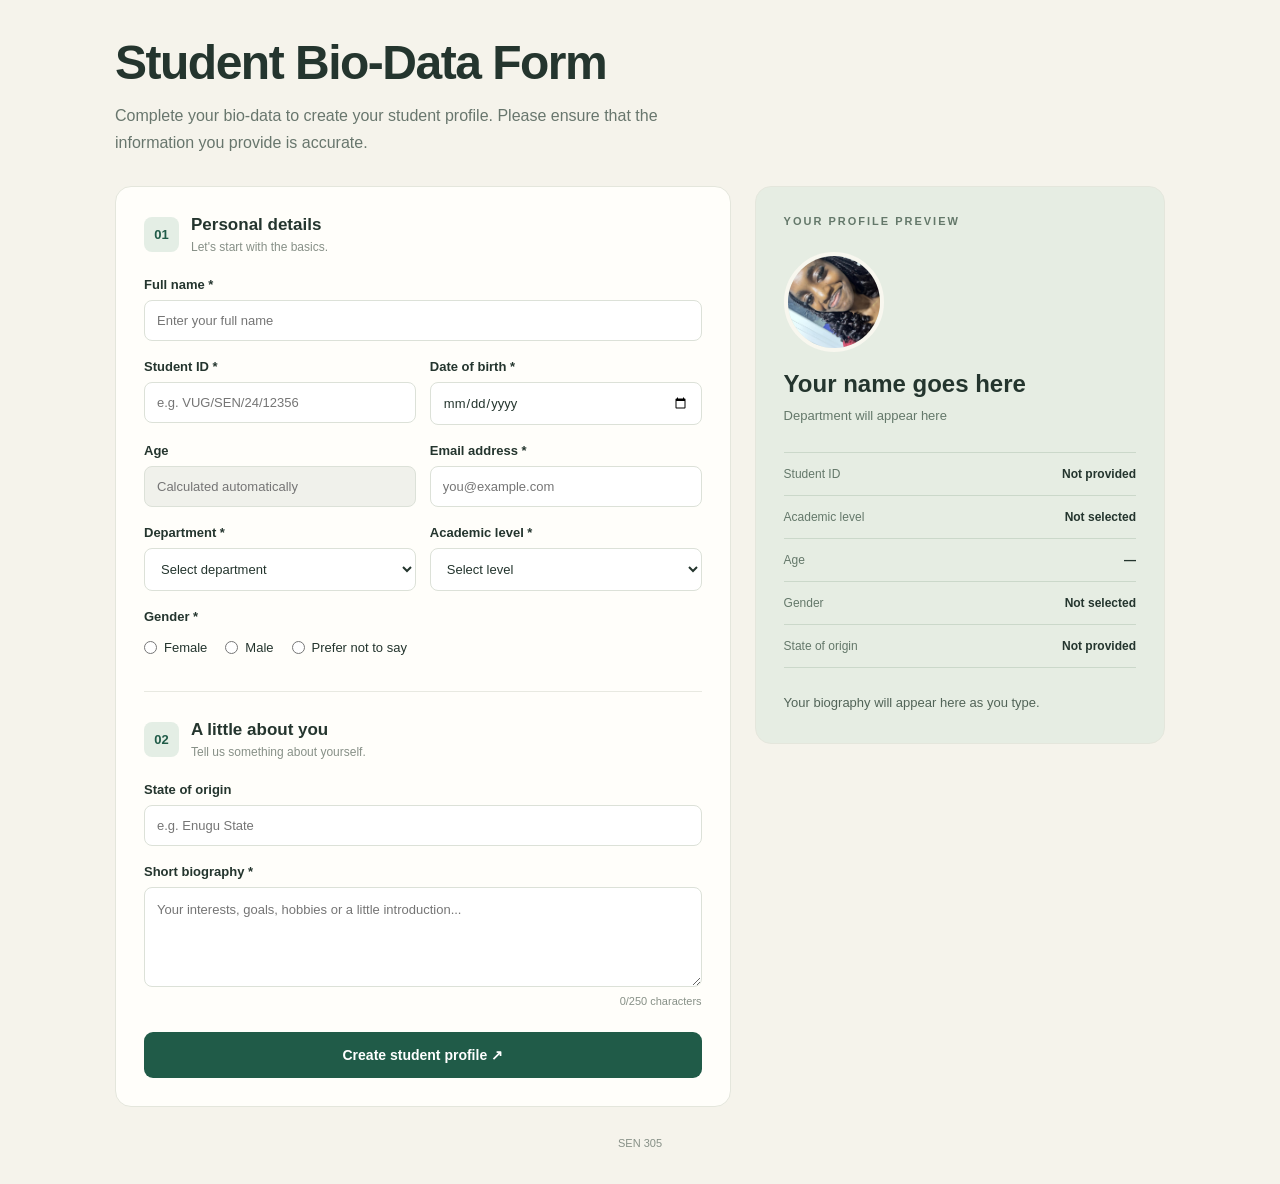
==== index.html @ 3874ea9d "Create student biodata form" ====
<!DOCTYPE html>
<html lang="en">
<head>
    <meta charset="UTF-8">
    <meta name="viewport" content="width=device-width, initial-scale=1.0">
    <title>Student Profile | Bio-data Registration</title>

    <style>
        * {
            box-sizing: border-box;
            margin: 0;
            padding: 0;
        }

        body {
            font-family: Arial, sans-serif;
            background: #f5f3eb;
            color: #24352e;
            padding: 35px 20px;
        }

        .page {
            max-width: 1050px;
            margin: auto;
        }

        header {
            margin-bottom: 30px;
        }

        .top-label {
            color: #577565;
            font-size: 12px;
            letter-spacing: 3px;
            font-weight: bold;
            margin-bottom: 15px;
        }

        header h1 {
            font-size: clamp(30px, 5vw, 48px);
            margin-bottom: 12px;
            letter-spacing: -1.5px;
        }

        header p {
            color: #68766d;
            line-height: 1.7;
            max-width: 600px;
        }

        .layout {
            display: grid;
            grid-template-columns: 1.5fr 1fr;
            gap: 24px;
            align-items: start;
        }

        .form-card,
        .preview-card {
            background: #fffefa;
            border: 1px solid #e4e6dc;
            border-radius: 16px;
            padding: 28px;
        }

        .section-heading {
            display: flex;
            align-items: center;
            gap: 12px;
            margin-bottom: 23px;
        }

        .section-number {
            background: #e4eee5;
            color: #205b48;
            border-radius: 8px;
            width: 35px;
            height: 35px;
            display: grid;
            place-items: center;
            font-size: 13px;
            font-weight: bold;
            flex-shrink: 0;
        }

        .section-heading h2 {
            font-size: 17px;
        }

        .section-heading p {
            font-size: 12px;
            color: #879087;
            margin-top: 5px;
        }

        .fields {
            display: grid;
            grid-template-columns: 1fr 1fr;
            gap: 18px 14px;
        }

        .field {
            display: flex;
            flex-direction: column;
            gap: 8px;
            min-width: 0;
        }

        .full-width {
            grid-column: 1 / -1;
        }

        label,
        .field-label {
            font-size: 13px;
            font-weight: bold;
        }

        input,
        select,
        textarea {
            width: 100%;
            padding: 12px;
            border: 1px solid #dce1d8;
            border-radius: 8px;
            background: #fff;
            color: #24352e;
            font: inherit;
            font-size: 13px;
            outline: none;
        }

        input:focus,
        select:focus,
        textarea:focus {
            border-color: #35775e;
            box-shadow: 0 0 0 3px #35775e18;
        }

        input[readonly] {
            background: #f0f1eb;
            color: #68766d;
        }

        textarea {
            resize: vertical;
            min-height: 100px;
            line-height: 1.6;
        }

        .gender-options {
            display: flex;
            gap: 18px;
            flex-wrap: wrap;
            padding: 8px 0;
        }

        .gender-options label {
            display: flex;
            align-items: center;
            gap: 7px;
            font-weight: normal;
            cursor: pointer;
        }

        .gender-options input {
            width: auto;
            accent-color: #205b48;
        }

        .helper {
            font-size: 11px;
            color: #879087;
            text-align: right;
        }

        .divider {
            height: 1px;
            background: #e8e9e1;
            margin: 28px 0;
        }

        .submit-button {
            width: 100%;
            margin-top: 25px;
            padding: 15px;
            border: none;
            border-radius: 9px;
            background: #205b48;
            color: white;
            font-size: 14px;
            font-weight: bold;
            cursor: pointer;
            transition: background 0.2s, transform 0.2s;
        }

        .submit-button:hover {
            background: #164333;
            transform: translateY(-1px);
        }

        .preview-card {
            background: #e6ede3;
            position: sticky;
            top: 20px;
        }

        .preview-label {
            color: #64786a;
            font-size: 11px;
            letter-spacing: 2px;
            font-weight: bold;
            margin-bottom: 25px;
        }

        .avatar {
            width: 100px;
            height: 100px;
            border-radius: 50%;
            overflow: hidden;
            background: #d5b9a0;
            border: 4px solid #f8f7ef;
            margin-bottom: 18px;
        }

        .avatar img {
            display: block;
            width: 100%;
            height: 100%;
            object-fit: cover;
        }

        .preview-card h2 {
            font-size: 24px;
            overflow-wrap: anywhere;
            margin-bottom: 8px;
        }

        .preview-subtitle {
            color: #64786a;
            font-size: 13px;
            line-height: 1.6;
        }

        .preview-details {
            margin-top: 25px;
            border-top: 1px solid #cbd8ca;
        }

        .detail-row {
            display: flex;
            justify-content: space-between;
            gap: 12px;
            padding: 14px 0;
            border-bottom: 1px solid #cbd8ca;
            font-size: 12px;
        }

        .detail-row span:first-child {
            color: #64786a;
        }

        .detail-row span:last-child {
            text-align: right;
            font-weight: bold;
            overflow-wrap: anywhere;
        }

        .preview-bio {
            margin-top: 23px;
            font-size: 13px;
            color: #526458;
            line-height: 1.8;
            overflow-wrap: anywhere;
        }

        .preview-status {
            margin-top: 22px;
            background: #f7f8f2;
            border-radius: 9px;
            padding: 13px;
            font-size: 12px;
            color: #205b48;
            line-height: 1.6;
        }

        .message {
            display: none;
            margin-top: 18px;
            padding: 14px;
            border-radius: 8px;
            background: #e4eee5;
            color: #205b48;
            font-size: 13px;
            line-height: 1.6;
        }

        footer {
            margin-top: 30px;
            font-size: 11px;
            color: #879087;
            text-align: center;
        }

        @media (max-width: 750px) {
            body {
                padding: 25px 14px;
            }

            .layout {
                grid-template-columns: 1fr;
            }

            .preview-card {
                position: static;
                grid-row: 1;
            }

            .form-card,
            .preview-card {
                padding: 22px;
            }
        }

        @media (max-width: 450px) {
            .fields {
                grid-template-columns: 1fr;
            }

            .full-width {
                grid-column: auto;
            }
        }
    </style>
</head>

<body>
    <main class="page">
        <header>
            <h1>Student Bio-Data Form</h1>
            <p>
                Complete your bio-data to create your student profile.
                Please ensure that the information you provide is accurate.
            </p>
        </header>

        <div class="layout">
            <form class="form-card" id="bioForm">
                <section>
                    <div class="section-heading">
                        <div class="section-number">01</div>
                        <div>
                            <h2>Personal details</h2>
                            <p>Let's start with the basics.</p>
                        </div>
                    </div>

                    <div class="fields">
                        <div class="field full-width">
                            <label for="fullName">Full name *</label>
                            <input type="text" id="fullName"
                                placeholder="Enter your full name"
                                required minlength="2">
                        </div>

                        <div class="field">
                            <label for="studentId">Student ID *</label>
                            <input type="text" id="studentId"
                                placeholder="e.g. VUG/SEN/24/12356" required>
                        </div>

                        <div class="field">
                            <label for="dob">Date of birth *</label>
                            <input type="date" id="dob" required>
                        </div>

                        <div class="field">
                            <label for="age">Age</label>
                            <input type="number" id="age"
                                placeholder="Calculated automatically" readonly>
                        </div>

                        <div class="field">
                            <label for="email">Email address *</label>
                            <input type="email" id="email"
                                placeholder="you@example.com" required>
                        </div>

                        <div class="field">
                            <label for="department">Department *</label>
                            <select id="department" required>
                                <option value="">Select department</option>
                                <option>Software Engineering</option>
                                <option>Computer Science</option>
                                <option>Cyber Security</option>
                                <option>Information Technology</option>
                                <option>Electrical Engineering</option>
                                <option>Other</option>
                            </select>
                        </div>

                        <div class="field">
                            <label for="level">Academic level *</label>
                            <select id="level" required>
                                <option value="">Select level</option>
                                <option>100 Level</option>
                                <option>200 Level</option>
                                <option>300 Level</option>
                                <option>400 Level</option>
                                <option>500 Level</option>
                            </select>
                        </div>

                        <div class="field full-width">
                            <span class="field-label">Gender *</span>
                            <div class="gender-options">
                                <label>
                                    <input type="radio" name="gender"
                                        value="Female" required>
                                    Female
                                </label>
                                <label>
                                    <input type="radio" name="gender"
                                        value="Male">
                                    Male
                                </label>
                                <label>
                                    <input type="radio" name="gender"
                                        value="Prefer not to say">
                                    Prefer not to say
                                </label>
                            </div>
                        </div>
                    </div>
                </section>

                <div class="divider"></div>

                <section>
                    <div class="section-heading">
                        <div class="section-number">02</div>
                        <div>
                            <h2>A little about you</h2>
                            <p>Tell us something about yourself.</p>
                        </div>
                    </div>

                    <div class="fields">
                        <div class="field full-width">
                            <label for="hometown">State of origin</label>
                            <input type="text" id="hometown"
                                placeholder="e.g. Enugu State">
                        </div>

                        <div class="field full-width">
                            <label for="bio">Short biography *</label>
                            <textarea id="bio" maxlength="250" required
                                placeholder="Your interests, goals, hobbies or a little introduction..."></textarea>
                            <div class="helper">
                                <span id="charCount">0</span>/250 characters
                            </div>
                        </div>
                    </div>
                </section>

                <button type="submit" class="submit-button">
                    Create student profile ↗
                </button>

                <div class="message" id="successMessage"
                    role="status" aria-live="polite"></div>
            </form>

            <aside class="preview-card">
                <div class="preview-label">YOUR PROFILE PREVIEW</div>

                <div class="avatar">
                    <img src="./assets/pfp1.jpeg"
                        alt="Student profile picture">
                </div>

                <h2 id="previewName">Your name goes here</h2>
                <p class="preview-subtitle" id="previewDepartment">
                    Department will appear here
                </p>

                <div class="preview-details">
                    <div class="detail-row">
                        <span>Student ID</span>
                        <span id="previewId">Not provided</span>
                    </div>

                    <div class="detail-row">
                        <span>Academic level</span>
                        <span id="previewLevel">Not selected</span>
                    </div>

                    <div class="detail-row">
                        <span>Age</span>
                        <span id="previewAge">—</span>
                    </div>

                    <div class="detail-row">
                        <span>Gender</span>
                        <span id="previewGender">Not selected</span>
                    </div>

                    <div class="detail-row">
                        <span>State of origin</span>
                        <span id="previewHometown">Not provided</span>
                    </div>
                </div>

                <p class="preview-bio" id="previewBio">
                    Your biography will appear here as you type.
                </p>
            </aside>
        </div>

        <footer>
            SEN 305
        </footer>
    </main>

    <script>
        const fullName = document.getElementById("fullName");
        const studentId = document.getElementById("studentId");
        const dob = document.getElementById("dob");
        const age = document.getElementById("age");
        const email = document.getElementById("email");
        const department = document.getElementById("department");
        const level = document.getElementById("level");
        const hometown = document.getElementById("hometown");
        const bio = document.getElementById("bio");
        const bioForm = document.getElementById("bioForm");

        const today = new Date();

        dob.max = [
            today.getFullYear(),
            String(today.getMonth() + 1).padStart(2, "0"),
            String(today.getDate()).padStart(2, "0")
        ].join("-");

        function calculateAge() {
            if (!dob.value) {
                age.value = "";
                return;
            }

            const birthDate = new Date(dob.value + "T00:00:00");
            const currentDate = new Date();

            let years =
                currentDate.getFullYear() - birthDate.getFullYear();

            const birthdayHasPassed =
                currentDate.getMonth() > birthDate.getMonth() ||
                (currentDate.getMonth() === birthDate.getMonth() &&
                currentDate.getDate() >= birthDate.getDate());

            if (!birthdayHasPassed) {
                years--;
            }

            age.value = years;
            document.getElementById("previewAge").textContent = years;
        }

        function updatePreview() {
            const name = fullName.value.trim();

            document.getElementById("previewName").textContent =
                name || "Your name goes here";

            document.getElementById("previewId").textContent =
                studentId.value.trim() || "Not provided";

            document.getElementById("previewDepartment").textContent =
                department.value || "Department will appear here";

            document.getElementById("previewLevel").textContent =
                level.value || "Not selected";

            document.getElementById("previewHometown").textContent =
                hometown.value.trim() || "Not provided";

            document.getElementById("previewBio").textContent =
                bio.value.trim() ||
                "Your biography will appear here as you type.";

            document.getElementById("charCount").textContent =
                bio.value.length;

            const selectedGender = document.querySelector(
                'input[name="gender"]:checked'
            );

            document.getElementById("previewGender").textContent =
                selectedGender ? selectedGender.value : "Not selected";

            const filledFields = [
                fullName.value.trim(),
                studentId.value.trim(),
                dob.value,
                email.value.trim(),
                department.value,
                level.value,
                selectedGender ? selectedGender.value : "",
                bio.value.trim()
            ].filter(Boolean).length;

            document.getElementById("profileStatus").textContent =
                filledFields === 8
                    ? "✦ All required fields are filled in."
                    : "✦ " + filledFields +
                      " of 8 required fields completed.";
        }

        dob.addEventListener("change", function() {
            calculateAge();
            updatePreview();
        });

        [
            fullName,
            studentId,
            email,
            department,
            level,
            hometown,
            bio
        ].forEach(function(field) {
            field.addEventListener("input", updatePreview);
            field.addEventListener("change", updatePreview);
        });

        document.querySelectorAll('input[name="gender"]').forEach(
            function(radio) {
                radio.addEventListener("change", updatePreview);
            }
        );

        bioForm.addEventListener("submit", function(event) {
            event.preventDefault();

            if (!bioForm.checkValidity()) {
                bioForm.reportValidity();
                return;
            }

            calculateAge();
            updatePreview();

            const successMessage =
                document.getElementById("successMessage");

            successMessage.style.display = "block";
            successMessage.textContent =
                "Profile completed successfully for " +
                fullName.value.trim() +
                "! Your details have been validated in this demo.";

            document.getElementById("profileStatus").textContent =
                "✓ Profile form completed.";
        });

        updatePreview();
    </script>
</body>
</html>
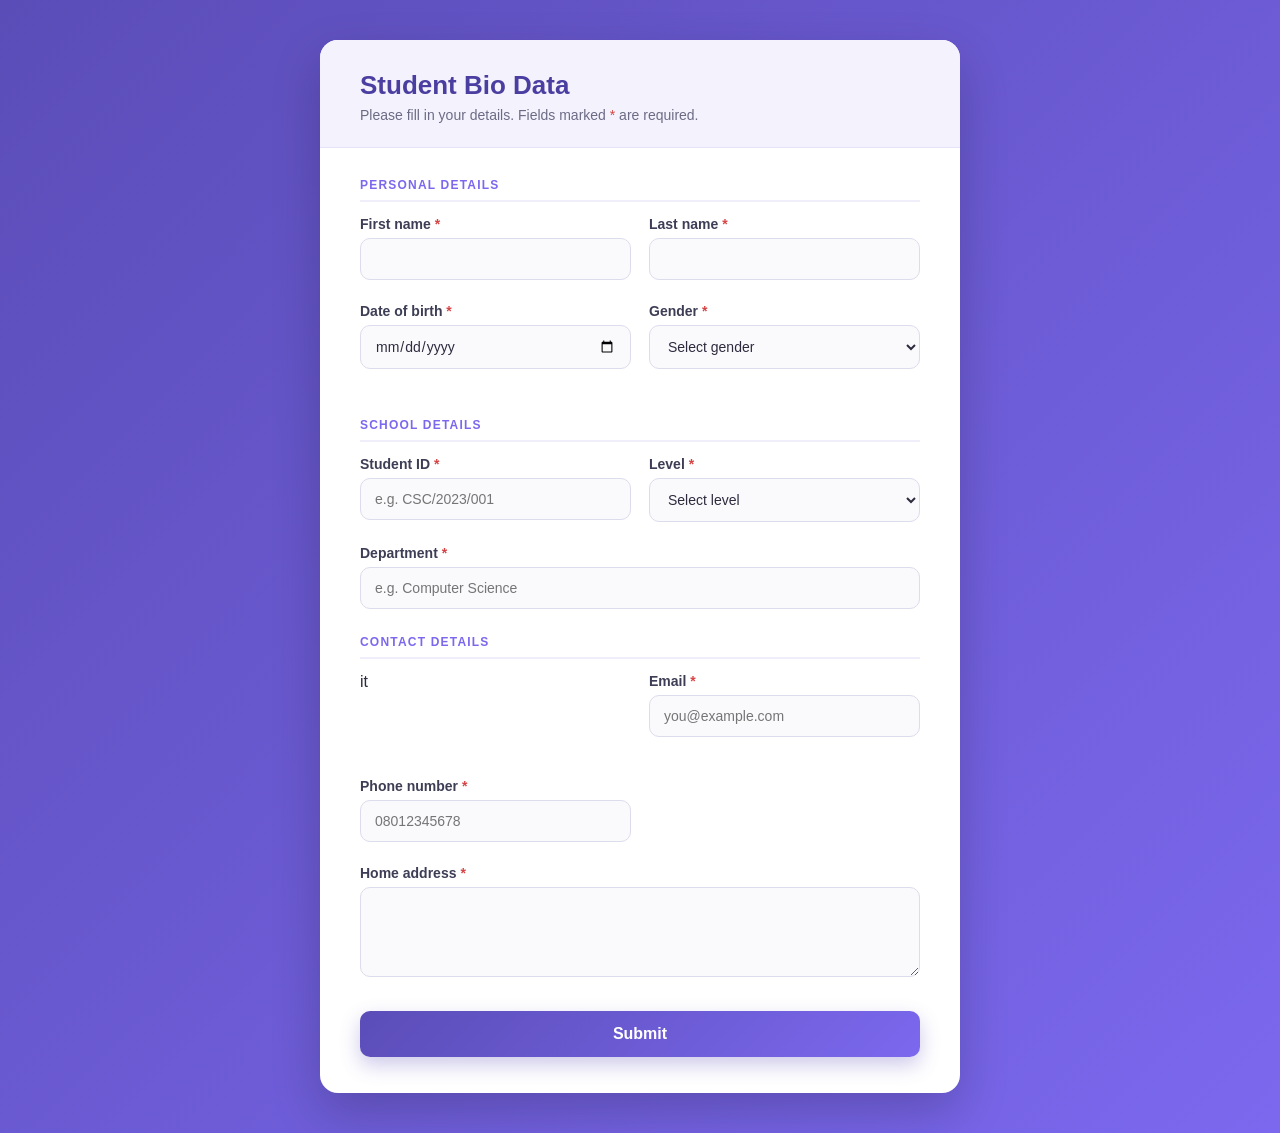
==== commit 04e7bbf6: "student form" ====
--- a/index.html
+++ b/index.html
@@ -1,672 +1,185 @@
-
 <!DOCTYPE html>
 <html lang="en">
 <head>
     <meta charset="UTF-8">
     <meta name="viewport" content="width=device-width, initial-scale=1.0">
-    <title>Student Profile | Bio-data Registration</title>
+    <title>Student Bio Data Form</title>
+    <link rel="stylesheet" href="/asset/style.css">
+</head>
+<body>
+    <div class="container">
+        <div class="form-header">
+            <h1>Student Bio Data</h1>
+            <p>Please fill in your details. Fields marked <span style="color:#d64545">*</span> are required.</p>
+        </div>
 
-    <style>
-        * {
-            box-sizing: border-box;
-            margin: 0;
-            padding: 0;
+        <form id="bioForm" novalidate>
+            <p class="section-title">Personal details</p>
+
+            <div class="row">
+                <div class="field">
+                    <label for="firstName">First name <span>*</span></label>
+                    <input type="text" id="firstName">
+                    <p class="error" id="firstNameError"></p>
+                </div>
+                <div class="field">
+                    <label for="lastName">Last name <span>*</span></label>
+                    <input type="text" id="lastName">
+                    <p class="error" id="lastNameError"></p>
+                </div>
+            </div>
+
+            <div class="row">
+                <div class="field">
+                    <label for="dob">Date of birth <span>*</span></label>
+                    <input type="date" id="dob">
+                    <p class="error" id="dobError"></p>
+                </div>
+                <div class="field">
+                    <label for="gender">Gender <span>*</span></label>
+                    <select id="gender">
+                        <option value="">Select gender</option>
+                        <option>Male</option>
+                        <option>Female</option>
+                    </select>
+                    <p class="error" id="genderError"></p>
+                </div>
+            </div>
+
+            <p class="section-title">School details</p>
+
+            <div class="row">
+                <div class="field">
+                    <label for="studentId">Student ID <span>*</span></label>
+                    <input type="text" id="studentId" placeholder="e.g. CSC/2023/001">
+                    <p class="error" id="studentIdError"></p>
+                </div>
+                <div class="field">
+                    <label for="level">Level <span>*</span></label>
+                    <select id="level">
+                        <option value="">Select level</option>
+                        <option>100 Level</option>
+                        <option>200 Level</option>
+                        <option>300 Level</option>
+                        <option>400 Level</option>
+                        <option>500 Level</option>
+                    </select>
+                    <p class="error" id="levelError"></p>
+                </div>
+            </div>
+
+            <div class="field">
+                <label for="department">Department <span>*</span></label>
+                <input type="text" id="department" placeholder="e.g. Computer Science">
+                <p class="error" id="departmentError"></p>
+            </div>
+
+            <p class="section-title">Contact details</p>
+
+            <div class="row">it 
+                <div class="field">
+                    <label for="email">Email <span>*</span></label>
+                    <input type="email" id="email" placeholder="you@example.com">
+                    <p class="error" id="emailError"></p>
+                </div>
+                <div class="field">
+                    <label for="phone">Phone number <span>*</span></label>
+                    <input type="tel" id="phone" placeholder="08012345678">
+                    <p class="error" id="phoneError"></p>
+                </div>
+            </div>
+
+            <div class="field">
+                <label for="address">Home address <span>*</span></label>
+                <textarea id="address"></textarea>
+                <p class="error" id="addressError"></p>
+            </div>
+
+            <button type="submit">Submit</button>
+            <p class="success" id="success">Form submitted successfully!</p>
+        </form>
+    </div>
+
+    <script>
+        var form = document.getElementById('bioForm');
+
+       
+        function value(id) {
+            return document.getElementById(id).value.trim();
         }
 
-        body {
-            font-family: Arial, sans-serif;
-            background: #f5f3eb;
-            color: #24352e;
-            padding: 35px 20px;
+       
+        function show(id, message) {
+            document.getElementById(id + 'Error').textContent = message;
+            if (message === '') {
+                document.getElementById(id).classList.remove('invalid');
+            } else {
+                document.getElementById(id).classList.add('invalid');
+            }
+            return message === '';
         }
 
-        .page {
-            max-width: 1050px;
-            margin: auto;
-        }
+        form.addEventListener('submit', function (e) {
+            e.preventDefault();
+            document.getElementById('success').style.display = 'none';
 
-        header {
-            margin-bottom: 30px;
-        }
-
-        .top-label {
-            color: #577565;
-            font-size: 12px;
-            letter-spacing: 3px;
-            font-weight: bold;
-            margin-bottom: 15px;
-        }
-
-        header h1 {
-            font-size: clamp(30px, 5vw, 48px);
-            margin-bottom: 12px;
-            letter-spacing: -1.5px;
-        }
-
-        header p {
-            color: #68766d;
-            line-height: 1.7;
-            max-width: 600px;
-        }
-
-        .layout {
-            display: grid;
-            grid-template-columns: 1.5fr 1fr;
-            gap: 24px;
-            align-items: start;
-        }
-
-        .form-card,
-        .preview-card {
-            background: #fffefa;
-            border: 1px solid #e4e6dc;
-            border-radius: 16px;
-            padding: 28px;
-        }
-
-        .section-heading {
-            display: flex;
-            align-items: center;
-            gap: 12px;
-            margin-bottom: 23px;
-        }
-
-        .section-number {
-            background: #e4eee5;
-            color: #205b48;
-            border-radius: 8px;
-            width: 35px;
-            height: 35px;
-            display: grid;
-            place-items: center;
-            font-size: 13px;
-            font-weight: bold;
-            flex-shrink: 0;
-        }
-
-        .section-heading h2 {
-            font-size: 17px;
-        }
-
-        .section-heading p {
-            font-size: 12px;
-            color: #879087;
-            margin-top: 5px;
-        }
-
-        .fields {
-            display: grid;
-            grid-template-columns: 1fr 1fr;
-            gap: 18px 14px;
-        }
-
-        .field {
-            display: flex;
-            flex-direction: column;
-            gap: 8px;
-            min-width: 0;
-        }
-
-        .full-width {
-            grid-column: 1 / -1;
-        }
-
-        label,
-        .field-label {
-            font-size: 13px;
-            font-weight: bold;
-        }
-
-        input,
-        select,
-        textarea {
-            width: 100%;
-            padding: 12px;
-            border: 1px solid #dce1d8;
-            border-radius: 8px;
-            background: #fff;
-            color: #24352e;
-            font: inherit;
-            font-size: 13px;
-            outline: none;
-        }
-
-        input:focus,
-        select:focus,
-        textarea:focus {
-            border-color: #35775e;
-            box-shadow: 0 0 0 3px #35775e18;
-        }
-
-        input[readonly] {
-            background: #f0f1eb;
-            color: #68766d;
-        }
-
-        textarea {
-            resize: vertical;
-            min-height: 100px;
-            line-height: 1.6;
-        }
-
-        .gender-options {
-            display: flex;
-            gap: 18px;
-            flex-wrap: wrap;
-            padding: 8px 0;
-        }
-
-        .gender-options label {
-            display: flex;
-            align-items: center;
-            gap: 7px;
-            font-weight: normal;
-            cursor: pointer;
-        }
-
-        .gender-options input {
-            width: auto;
-            accent-color: #205b48;
-        }
-
-        .helper {
-            font-size: 11px;
-            color: #879087;
-            text-align: right;
-        }
-
-        .divider {
-            height: 1px;
-            background: #e8e9e1;
-            margin: 28px 0;
-        }
-
-        .submit-button {
-            width: 100%;
-            margin-top: 25px;
-            padding: 15px;
-            border: none;
-            border-radius: 9px;
-            background: #205b48;
-            color: white;
-            font-size: 14px;
-            font-weight: bold;
-            cursor: pointer;
-            transition: background 0.2s, transform 0.2s;
-        }
-
-        .submit-button:hover {
-            background: #164333;
-            transform: translateY(-1px);
-        }
-
-        .preview-card {
-            background: #e6ede3;
-            position: sticky;
-            top: 20px;
-        }
-
-        .preview-label {
-            color: #64786a;
-            font-size: 11px;
-            letter-spacing: 2px;
-            font-weight: bold;
-            margin-bottom: 25px;
-        }
-
-        .avatar {
-            width: 100px;
-            height: 100px;
-            border-radius: 50%;
-            overflow: hidden;
-            background: #d5b9a0;
-            border: 4px solid #f8f7ef;
-            margin-bottom: 18px;
-        }
-
-        .avatar img {
-            display: block;
-            width: 100%;
-            height: 100%;
-            object-fit: cover;
-        }
-
-        .preview-card h2 {
-            font-size: 24px;
-            overflow-wrap: anywhere;
-            margin-bottom: 8px;
-        }
-
-        .preview-subtitle {
-            color: #64786a;
-            font-size: 13px;
-            line-height: 1.6;
-        }
-
-        .preview-details {
-            margin-top: 25px;
-            border-top: 1px solid #cbd8ca;
-        }
-
-        .detail-row {
-            display: flex;
-            justify-content: space-between;
-            gap: 12px;
-            padding: 14px 0;
-            border-bottom: 1px solid #cbd8ca;
-            font-size: 12px;
-        }
-
-        .detail-row span:first-child {
-            color: #64786a;
-        }
-
-        .detail-row span:last-child {
-            text-align: right;
-            font-weight: bold;
-            overflow-wrap: anywhere;
-        }
-
-        .preview-bio {
-            margin-top: 23px;
-            font-size: 13px;
-            color: #526458;
-            line-height: 1.8;
-            overflow-wrap: anywhere;
-        }
-
-        .preview-status {
-            margin-top: 22px;
-            background: #f7f8f2;
-            border-radius: 9px;
-            padding: 13px;
-            font-size: 12px;
-            color: #205b48;
-            line-height: 1.6;
-        }
-
-        .message {
-            display: none;
-            margin-top: 18px;
-            padding: 14px;
-            border-radius: 8px;
-            background: #e4eee5;
-            color: #205b48;
-            font-size: 13px;
-            line-height: 1.6;
-        }
-
-        footer {
-            margin-top: 30px;
-            font-size: 11px;
-            color: #879087;
-            text-align: center;
-        }
-
-        @media (max-width: 750px) {
-            body {
-                padding: 25px 14px;
+            var firstBad = '';   m
+            function check(id, message) {
+                if (!show(id, message) && firstBad === '') firstBad = id;
             }
 
-            .layout {
-                grid-template-columns: 1fr;
+            var msg;
+
+            msg = '';
+            if (value('firstName') === '') msg = 'Please enter your first name.';
+            else if (/\d/.test(value('firstName'))) msg = 'Name cannot contain numbers.';
+            check('firstName', msg);
+
+            msg = '';
+            if (value('lastName') === '') msg = 'Please enter your last name.';
+            else if (/\d/.test(value('lastName'))) msg = 'Name cannot contain numbers.';
+            check('lastName', msg);
+
+            msg = '';
+            if (value('dob') === '') msg = 'Please select your date of birth.';
+            else if (new Date(value('dob')) > new Date()) msg = 'Date of birth cannot be in the future.';
+            check('dob', msg);
+
+            check('gender', value('gender') === '' ? 'Please select your gender.' : '');
+
+            msg = '';
+            if (value('studentId') === '') msg = 'Please enter your student ID.';
+            else if (value('studentId').length < 4) msg = 'Student ID is too short.';
+            check('studentId', msg);
+
+            check('level', value('level') === '' ? 'Please select your level.' : '');
+            check('department', value('department') === '' ? 'Please enter your department.' : '');
+
+            msg = '';
+            if (value('email') === '') msg = 'Please enter your email.';
+            else if (!/^\S+@\S+\.\S+$/.test(value('email'))) msg = 'Enter a valid email, like you@example.com.';
+            check('email', msg);
+
+            msg = '';
+            if (value('phone') === '') msg = 'Please enter your phone number.';
+            else if (!/^\d{10,15}$/.test(value('phone').replace(/\s/g, ''))) msg = 'Phone must be 10 to 15 digits.';
+            check('phone', msg);
+
+            msg = '';
+            if (value('address') === '') msg = 'Please enter your address.';
+            else if (value('address').length < 10) msg = 'Please enter a fuller address.';
+            check('address', msg);
+
+            if (firstBad !== '') {
+                document.getElementById(firstBad).focus();   // jump to the first problem
+            } else {
+                document.getElementById('success').style.display = 'block';
             }
-
-            .preview-card {
-                position: static;
-                grid-row: 1;
-            }
-
-            .form-card,
-            .preview-card {
-                padding: 22px;
-            }
-        }
-
-        @media (max-width: 450px) {
-            .fields {
-                grid-template-columns: 1fr;
-            }
-
-            .full-width {
-                grid-column: auto;
-            }
-        }
-    </style>
-</head>
-
-<body>
-    <main class="page">
-        <header>
-            <h1>Student Bio-Data Form</h1>
-            <p>
-                Complete your bio-data to create your student profile.
-                Please ensure that the information you provide is accurate.
-            </p>
-        </header>
-
-        <div class="layout">
-            <form class="form-card" id="bioForm">
-                <section>
-                    <div class="section-heading">
-                        <div class="section-number">01</div>
-                        <div>
-                            <h2>Personal details</h2>
-                            <p>Let's start with the basics.</p>
-                        </div>
-                    </div>
-
-                    <div class="fields">
-                        <div class="field full-width">
-                            <label for="fullName">Full name *</label>
-                            <input type="text" id="fullName"
-                                placeholder="Enter your full name"
-                                required minlength="2">
-                        </div>
-
-                        <div class="field">
-                            <label for="studentId">Student ID *</label>
-                            <input type="text" id="studentId"
-                                placeholder="e.g. VUG/SEN/24/12356" required>
-                        </div>
-
-                        <div class="field">
-                            <label for="dob">Date of birth *</label>
-                            <input type="date" id="dob" required>
-                        </div>
-
-                        <div class="field">
-                            <label for="age">Age</label>
-                            <input type="number" id="age"
-                                placeholder="Calculated automatically" readonly>
-                        </div>
-
-                        <div class="field">
-                            <label for="email">Email address *</label>
-                            <input type="email" id="email"
-                                placeholder="you@example.com" required>
-                        </div>
-
-                        <div class="field">
-                            <label for="department">Department *</label>
-                            <select id="department" required>
-                                <option value="">Select department</option>
-                                <option>Software Engineering</option>
-                                <option>Computer Science</option>
-                                <option>Cyber Security</option>
-                                <option>Information Technology</option>
-                                <option>Electrical Engineering</option>
-                                <option>Other</option>
-                            </select>
-                        </div>
-
-                        <div class="field">
-                            <label for="level">Academic level *</label>
-                            <select id="level" required>
-                                <option value="">Select level</option>
-                                <option>100 Level</option>
-                                <option>200 Level</option>
-                                <option>300 Level</option>
-                                <option>400 Level</option>
-                                <option>500 Level</option>
-                            </select>
-                        </div>
-
-                        <div class="field full-width">
-                            <span class="field-label">Gender *</span>
-                            <div class="gender-options">
-                                <label>
-                                    <input type="radio" name="gender"
-                                        value="Female" required>
-                                    Female
-                                </label>
-                                <label>
-                                    <input type="radio" name="gender"
-                                        value="Male">
-                                    Male
-                                </label>
-                                <label>
-                                    <input type="radio" name="gender"
-                                        value="Prefer not to say">
-                                    Prefer not to say
-                                </label>
-                            </div>
-                        </div>
-                    </div>
-                </section>
-
-                <div class="divider"></div>
-
-                <section>
-                    <div class="section-heading">
-                        <div class="section-number">02</div>
-                        <div>
-                            <h2>A little about you</h2>
-                            <p>Tell us something about yourself.</p>
-                        </div>
-                    </div>
-
-                    <div class="fields">
-                        <div class="field full-width">
-                            <label for="hometown">State of origin</label>
-                            <input type="text" id="hometown"
-                                placeholder="e.g. Enugu State">
-                        </div>
-
-                        <div class="field full-width">
-                            <label for="bio">Short biography *</label>
-                            <textarea id="bio" maxlength="250" required
-                                placeholder="Your interests, goals, hobbies or a little introduction..."></textarea>
-                            <div class="helper">
-                                <span id="charCount">0</span>/250 characters
-                            </div>
-                        </div>
-                    </div>
-                </section>
-
-                <button type="submit" class="submit-button">
-                    Create student profile ↗
-                </button>
-
-                <div class="message" id="successMessage"
-                    role="status" aria-live="polite"></div>
-            </form>
-
-            <aside class="preview-card">
-                <div class="preview-label">YOUR PROFILE PREVIEW</div>
-
-                <div class="avatar">
-                    <img src="./assets/pfp1.jpeg"
-                        alt="Student profile picture">
-                </div>
-
-                <h2 id="previewName">Your name goes here</h2>
-                <p class="preview-subtitle" id="previewDepartment">
-                    Department will appear here
-                </p>
-
-                <div class="preview-details">
-                    <div class="detail-row">
-                        <span>Student ID</span>
-                        <span id="previewId">Not provided</span>
-                    </div>
-
-                    <div class="detail-row">
-                        <span>Academic level</span>
-                        <span id="previewLevel">Not selected</span>
-                    </div>
-
-                    <div class="detail-row">
-                        <span>Age</span>
-                        <span id="previewAge">—</span>
-                    </div>
-
-                    <div class="detail-row">
-                        <span>Gender</span>
-                        <span id="previewGender">Not selected</span>
-                    </div>
-
-                    <div class="detail-row">
-                        <span>State of origin</span>
-                        <span id="previewHometown">Not provided</span>
-                    </div>
-                </div>
-
-                <p class="preview-bio" id="previewBio">
-                    Your biography will appear here as you type.
-                </p>
-            </aside>
-        </div>
-
-        <footer>
-            SEN 305
-        </footer>
-    </main>
-
-    <script>
-        const fullName = document.getElementById("fullName");
-        const studentId = document.getElementById("studentId");
-        const dob = document.getElementById("dob");
-        const age = document.getElementById("age");
-        const email = document.getElementById("email");
-        const department = document.getElementById("department");
-        const level = document.getElementById("level");
-        const hometown = document.getElementById("hometown");
-        const bio = document.getElementById("bio");
-        const bioForm = document.getElementById("bioForm");
-
-        const today = new Date();
-
-        dob.max = [
-            today.getFullYear(),
-            String(today.getMonth() + 1).padStart(2, "0"),
-            String(today.getDate()).padStart(2, "0")
-        ].join("-");
-
-        function calculateAge() {
-            if (!dob.value) {
-                age.value = "";
-                return;
-            }
-
-            const birthDate = new Date(dob.value + "T00:00:00");
-            const currentDate = new Date();
-
-            let years =
-                currentDate.getFullYear() - birthDate.getFullYear();
-
-            const birthdayHasPassed =
-                currentDate.getMonth() > birthDate.getMonth() ||
-                (currentDate.getMonth() === birthDate.getMonth() &&
-                currentDate.getDate() >= birthDate.getDate());
-
-            if (!birthdayHasPassed) {
-                years--;
-            }
-
-            age.value = years;
-            document.getElementById("previewAge").textContent = years;
-        }
-
-        function updatePreview() {
-            const name = fullName.value.trim();
-
-            document.getElementById("previewName").textContent =
-                name || "Your name goes here";
-
-            document.getElementById("previewId").textContent =
-                studentId.value.trim() || "Not provided";
-
-            document.getElementById("previewDepartment").textContent =
-                department.value || "Department will appear here";
-
-            document.getElementById("previewLevel").textContent =
-                level.value || "Not selected";
-
-            document.getElementById("previewHometown").textContent =
-                hometown.value.trim() || "Not provided";
-
-            document.getElementById("previewBio").textContent =
-                bio.value.trim() ||
-                "Your biography will appear here as you type.";
-
-            document.getElementById("charCount").textContent =
-                bio.value.length;
-
-            const selectedGender = document.querySelector(
-                'input[name="gender"]:checked'
-            );
-
-            document.getElementById("previewGender").textContent =
-                selectedGender ? selectedGender.value : "Not selected";
-
-            const filledFields = [
-                fullName.value.trim(),
-                studentId.value.trim(),
-                dob.value,
-                email.value.trim(),
-                department.value,
-                level.value,
-                selectedGender ? selectedGender.value : "",
-                bio.value.trim()
-            ].filter(Boolean).length;
-
-            document.getElementById("profileStatus").textContent =
-                filledFields === 8
-                    ? "✦ All required fields are filled in."
-                    : "✦ " + filledFields +
-                      " of 8 required fields completed.";
-        }
-
-        dob.addEventListener("change", function() {
-            calculateAge();
-            updatePreview();
         });
 
-        [
-            fullName,
-            studentId,
-            email,
-            department,
-            level,
-            hometown,
-            bio
-        ].forEach(function(field) {
-            field.addEventListener("input", updatePreview);
-            field.addEventListener("change", updatePreview);
+        form.addEventListener('input', function (e) {
+            if (e.target.id) show(e.target.id, '');
         });
-
-        document.querySelectorAll('input[name="gender"]').forEach(
-            function(radio) {
-                radio.addEventListener("change", updatePreview);
-            }
-        );
-
-        bioForm.addEventListener("submit", function(event) {
-            event.preventDefault();
-
-            if (!bioForm.checkValidity()) {
-                bioForm.reportValidity();
-                return;
-            }
-
-            calculateAge();
-            updatePreview();
-
-            const successMessage =
-                document.getElementById("successMessage");
-
-            successMessage.style.display = "block";
-            successMessage.textContent =
-                "Profile completed successfully for " +
-                fullName.value.trim() +
-                "! Your details have been validated in this demo.";
-
-            document.getElementById("profileStatus").textContent =
-                "✓ Profile form completed.";
-        });
-
-        updatePreview();
     </script>
 </body>
-</html>
+</html>
--- a/asset/style.css
+++ b/asset/style.css
@@ -0,0 +1,116 @@
+* { box-sizing: border-box; margin: 0; padding: 0; }
+
+        body {
+            font-family: 'Segoe UI', Arial, sans-serif;
+            background: linear-gradient(135deg, #5B4DB8 0%, #7B68EE 100%);
+            min-height: 100vh;
+            padding: 40px 16px;
+            color: #2c2c3e;
+        }
+
+        .container {
+            max-width: 640px;
+            margin: 0 auto;
+            background: white;
+            border-radius: 18px;
+            box-shadow: 0 20px 50px rgba(0, 0, 0, 0.2);
+            overflow: hidden;
+        }
+
+        
+        .form-header {
+            background: #f4f2fd;
+            padding: 30px 40px 24px;
+            border-bottom: 1px solid #e6e2f8;
+        }
+        .form-header h1 { font-size: 26px; color: #4a3fa0; }
+        .form-header p { margin-top: 6px; font-size: 14px; color: #6b6b85; }
+
+        form { padding: 30px 40px 36px; }
+
+        .section-title {
+            font-size: 12px;
+            font-weight: 700;
+            letter-spacing: 1.2px;
+            text-transform: uppercase;
+            color: #7B68EE;
+            margin: 26px 0 14px;
+            padding-bottom: 8px;
+            border-bottom: 2px solid #f0eefb;
+        }
+        .section-title:first-of-type { margin-top: 0; }
+
+        .row { display: grid; grid-template-columns: 1fr 1fr; gap: 18px; }
+
+        .field { margin-bottom: 18px; }
+
+        label {
+            display: block;
+            margin-bottom: 6px;
+            font-size: 14px;
+            font-weight: 600;
+            color: #3d3d55;
+        }
+        label span { color: #d64545; }
+
+        input, select, textarea {
+            width: 100%;
+            padding: 12px 14px;
+            font-family: inherit;
+            font-size: 14px;
+            color: #2c2c3e;
+            background: #fafafd;
+            border: 1.5px solid #dcdcec;
+            border-radius: 10px;
+            transition: border-color .2s, box-shadow .2s, background .2s;
+        }
+               textarea { resize: vertical; min-height: 90px; }
+
+        input:hover, select:hover, textarea:hover { border-color: #b9b2e8; }
+
+        input:focus, select:focus, textarea:focus {
+            outline: none;
+            background: white;
+            border-color: #5B4DB8;
+            box-shadow: 0 0 0 4px rgba(91, 77, 184, 0.15);
+        }
+
+        
+        .invalid { border-color: #d64545; background: #fff8f8; }
+        .invalid:focus { border-color: #d64545; box-shadow: 0 0 0 4px rgba(214, 69, 69, 0.15); }
+
+        .error {
+            min-height: 0;
+            margin-top: 5px;
+            font-size: 12.5px;
+            color: #d64545;
+        }
+
+        button {
+            width: 100%;
+            margin-top: 12px;
+            padding: 14px;
+            font-family: inherit;
+            font-size: 16px;
+            font-weight: 600;
+            color: white;
+            background: linear-gradient(135deg, #5B4DB8 0%, #7B68EE 100%);
+            border: none;
+            border-radius: 10px;
+            cursor: pointer;
+            box-shadow: 0 8px 20px rgba(91, 77, 184, 0.3);
+            transition: transform .2s, box-shadow .2s;
+        }
+        button:hover { transform: translateY(-2px); box-shadow: 0 12px 26px rgba(91, 77, 184, 0.4); }
+
+        .success {
+            display: none;
+            margin-top: 18px;
+            padding: 14px 16px;
+            border-radius: 10px;
+            background: #e6f6ec;
+            color: #1a7f45;
+            border: 1px solid #bfe6cd;
+            font-weight: 600;
+            text-align: center;
+        }
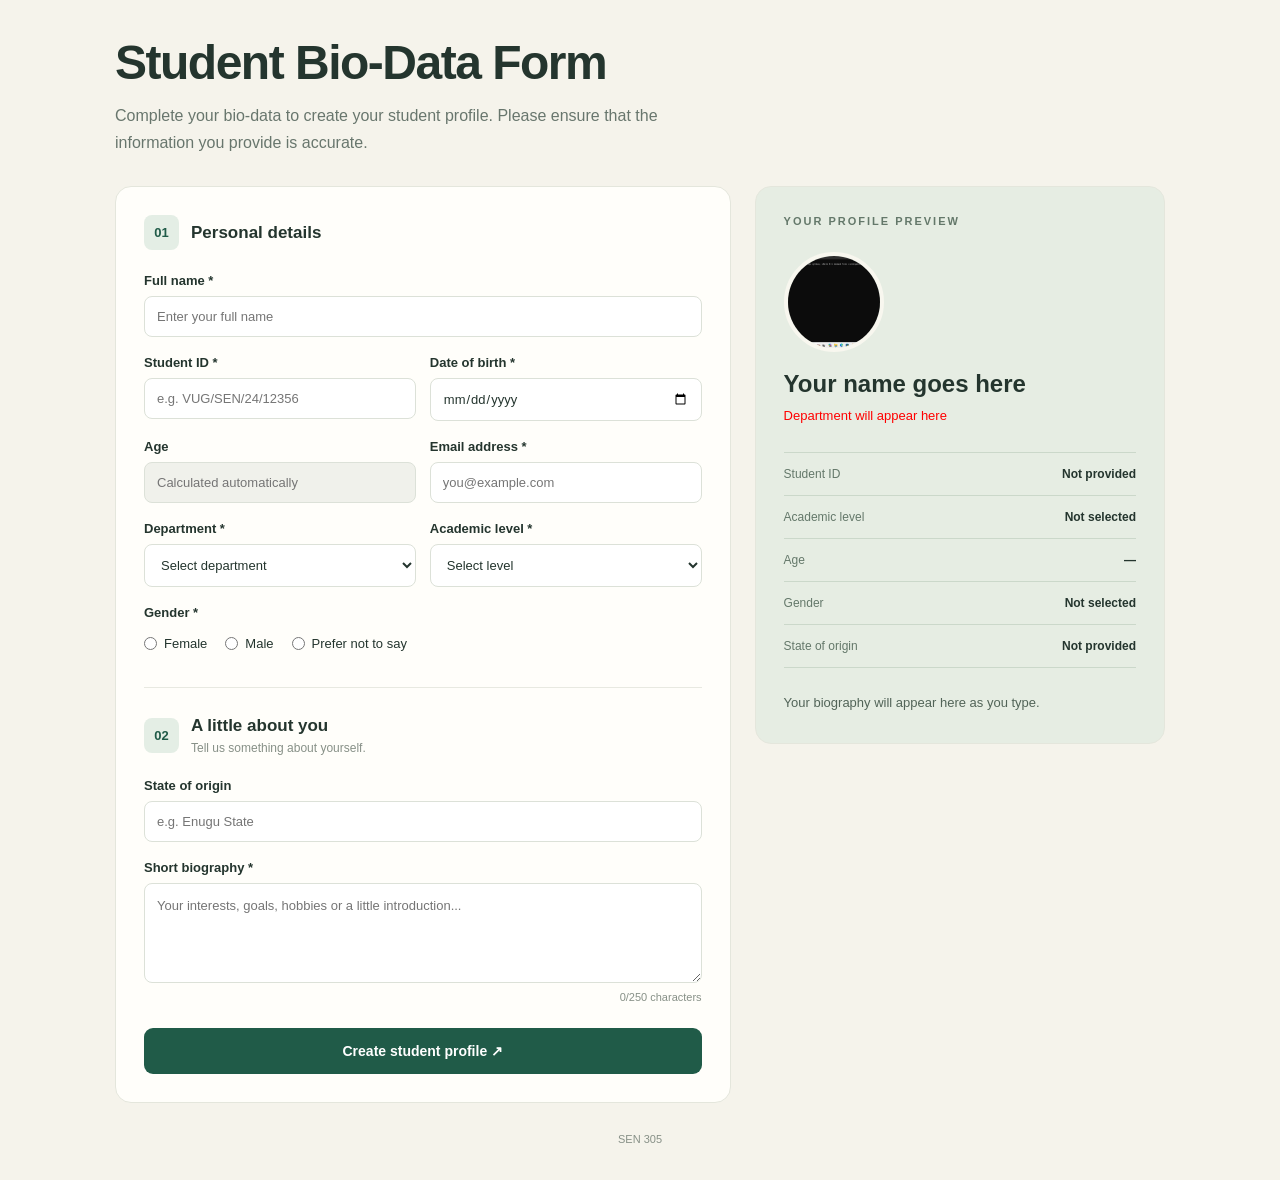
==== commit b944534d: "Update student biodata form" ====
--- a/index.html
+++ b/index.html
@@ -1,185 +1,672 @@
+
 <!DOCTYPE html>
 <html lang="en">
 <head>
     <meta charset="UTF-8">
     <meta name="viewport" content="width=device-width, initial-scale=1.0">
-    <title>Student Bio Data Form</title>
-    <link rel="stylesheet" href="/asset/style.css">
+    <title>Student Profile  Bio-data Registration</title>
+
+    <style>
+        * {
+            box-sizing: border-box;
+            margin: 0;
+            padding: 0;
+        }
+
+        body {
+            font-family: Arial, sans-serif;
+            background: #f5f3eb;
+            color: #24352e;
+            padding: 35px 20px;
+        }
+
+        .page {
+            max-width: 1050px;
+            margin: auto;
+        }
+
+        header {
+            margin-bottom: 30px;
+        }
+
+        .top-label {
+            color: #577565;
+            font-size: 12px;
+            letter-spacing: 3px;
+            font-weight: bold;
+            margin-bottom: 15px;
+        }
+
+        header h1 {
+            font-size: clamp(30px, 5vw, 48px);
+            margin-bottom: 12px;
+            letter-spacing: -1.5px;
+        }
+
+        header p {
+            color: #68766d;
+            line-height: 1.7;
+            max-width: 600px;
+        }
+
+        .layout {
+            display: grid;
+            grid-template-columns: 1.5fr 1fr;
+            gap: 24px;
+            align-items: start;
+        }
+
+        .form-card,
+        .preview-card {
+            background: #fffefa;
+            border: 1px solid #e4e6dc;
+            border-radius: 16px;
+            padding: 28px;
+        }
+
+        .section-heading {
+            display: flex;
+            align-items: center;
+            gap: 12px;
+            margin-bottom: 23px;
+        }
+
+        .section-number {
+            background: #e4eee5;
+            color: #205b48;
+            border-radius: 8px;
+            width: 35px;
+            height: 35px;
+            display: grid;
+            place-items: center;
+            font-size: 13px;
+            font-weight: bold;
+            flex-shrink: 0;
+        }
+
+        .section-heading h2 {
+            font-size: 17px;
+        }
+
+        .section-heading p {
+            font-size: 12px;
+            color: #879087;
+            margin-top: 5px;
+        }
+
+        .fields {
+            display: grid;
+            grid-template-columns: 1fr 1fr;
+            gap: 18px 14px;
+        }
+
+        .field {
+            display: flex;
+            flex-direction: column;
+            gap: 8px;
+            min-width: 0;
+        }
+
+        .full-width {
+            grid-column: 1 / -1;
+        }
+
+        label,
+        .field-label {
+            font-size: 13px;
+            font-weight: bold;
+        }
+
+        input,
+        select,
+        textarea {
+            width: 100%;
+            padding: 12px;
+            border: 1px solid #dce1d8;
+            border-radius: 8px;
+            background: #fff;
+            color: #24352e;
+            font: inherit;
+            font-size: 13px;
+            outline: none;
+        }
+
+        input:focus,
+        select:focus,
+        textarea:focus {
+            border-color: #35775e;
+            box-shadow: 0 0 0 3px #35775e18;
+        }
+
+        input[readonly] {
+            background: #f0f1eb;
+            color: #68766d;
+        }
+
+        textarea {
+            resize: vertical;
+            min-height: 100px;
+            line-height: 1.6;
+        }
+
+        .gender-options {
+            display: flex;
+            gap: 18px;
+            flex-wrap: wrap;
+            padding: 8px 0;
+        }
+
+        .gender-options label {
+            display: flex;
+            align-items: center;
+            gap: 7px;
+            font-weight: normal;
+            cursor: pointer;
+        }
+
+        .gender-options input {
+            width: auto;
+            accent-color: #205b48;
+        }
+
+        .helper {
+            font-size: 11px;
+            color: #879087;
+            text-align: right;
+        }
+
+        .divider {
+            height: 1px;
+            background: #e8e9e1;
+            margin: 28px 0;
+        }
+
+        .submit-button {
+            width: 100%;
+            margin-top: 25px;
+            padding: 15px;
+            border: none;
+            border-radius: 9px;
+            background: #205b48;
+            color: white;
+            font-size: 14px;
+            font-weight: bold;
+            cursor: pointer;
+            transition: background 0.2s, transform 0.2s;
+        }
+
+        .submit-button:hover {
+            background: #164333;
+            transform: translateY(-1px);
+        }
+
+        .preview-card {
+            background: #e6ede3;
+            position: sticky;
+            top: 20px;
+        }
+
+        .preview-label {
+            color: #64786a;
+            font-size: 11px;
+            letter-spacing: 2px;
+            font-weight: bold;
+            margin-bottom: 25px;
+        }
+
+        .avatar {
+            width: 100px;
+            height: 100px;
+            border-radius: 50%;
+            overflow: hidden;
+            background: #d5b9a0;
+            border: 4px solid #f8f7ef;
+            margin-bottom: 18px;
+        }
+
+        .avatar img {
+            display: block;
+            width: 100%;
+            height: 100%;
+            object-fit: cover;
+        }
+
+        .preview-card h2 {
+            font-size: 24px;
+            overflow-wrap: anywhere;
+            margin-bottom: 8px;
+        }
+
+        .preview-subtitle {
+            color: red;
+            font-size: 13px;
+            line-height: 1.6;
+        }
+
+        .preview-details {
+            margin-top: 25px;
+            border-top: 1px solid #cbd8ca;
+        }
+
+        .detail-row {
+            display: flex;
+            justify-content: space-between;
+            gap: 12px;
+            padding: 14px 0;
+            border-bottom: 1px solid #cbd8ca;
+            font-size: 12px;
+        }
+
+        .detail-row span:first-child {
+            color: #64786a;
+        }
+
+        .detail-row span:last-child {
+            text-align: right;
+            font-weight: bold;
+            overflow-wrap: anywhere;
+        }
+
+        .preview-bio {
+            margin-top: 23px;
+            font-size: 13px;
+            color: #526458;
+            line-height: 1.8;
+            overflow-wrap: anywhere;
+        }
+
+        .preview-status {
+            margin-top: 22px;
+            background: #f7f8f2;
+            border-radius: 9px;
+            padding: 13px;
+            font-size: 12px;
+            color: #205b48;
+            line-height: 1.6;
+        }
+
+        .message {
+            display: none;
+            margin-top: 18px;
+            padding: 14px;
+            border-radius: 8px;
+            background: #e4eee5;
+            color: #205b48;
+            font-size: 13px;
+            line-height: 1.6;
+        }
+
+        footer {
+            margin-top: 30px;
+            font-size: 11px;
+            color: #879087;
+            text-align: center;
+        }
+
+        @media (max-width: 750px) {
+            body {
+                padding: 25px 14px;
+            }
+
+            .layout {
+                grid-template-columns: 1fr;
+            }
+
+            .preview-card {
+                position: static;
+                grid-row: 1;
+            }
+
+            .form-card,
+            .preview-card {
+                padding: 22px;
+            }
+        }
+
+        @media (max-width: 450px) {
+            .fields {
+                grid-template-columns: 1fr;
+            }
+
+            .full-width {
+                grid-column: auto;
+            }
+        }
+    </style>
 </head>
+
 <body>
-    <div class="container">
-        <div class="form-header">
-            <h1>Student Bio Data</h1>
-            <p>Please fill in your details. Fields marked <span style="color:#d64545">*</span> are required.</p>
+    <main class="page">
+        <header>
+            <h1>Student Bio-Data Form</h1>
+            <p>
+                Complete your bio-data to create your student profile.
+                Please ensure that the information you provide is accurate.
+            </p>
+        </header>
+
+        <div class="layout">
+            <form class="form-card" id="bioForm">
+                <section>
+                    <div class="section-heading">
+                        <div class="section-number">01</div>
+                        <div>
+                            <h2>Personal details</h2>
+                        
+                        </div>
+                    </div>
+
+                    <div class="fields">
+                        <div class="field full-width">
+                            <label for="fullName">Full name *</label>
+                            <input type="text" id="fullName"
+                                placeholder="Enter your full name"
+                                required minlength="2">
+                        </div>
+
+                        <div class="field">
+                            <label for="studentId">Student ID *</label>
+                            <input type="text" id="studentId"
+                                placeholder="e.g. VUG/SEN/24/12356" required>
+                        </div>
+
+                        <div class="field">
+                            <label for="dob">Date of birth *</label>
+                            <input type="date" id="dob" required>
+                        </div>
+
+                        <div class="field">
+                            <label for="age">Age</label>
+                            <input type="number" id="age"
+                                placeholder="Calculated automatically" readonly>
+                        </div>
+
+                        <div class="field">
+                            <label for="email">Email address *</label>
+                            <input type="email" id="email"
+                                placeholder="you@example.com" required>
+                        </div>
+
+                        <div class="field">
+                            <label for="department">Department *</label>
+                            <select id="department" required>
+                                <option value="">Select department</option>
+                                <option>Software Engineering</option>
+                                <option>Computer Science</option>
+                                <option>Cyber Security</option>
+                                <option>Information Technology</option>
+                                <option>Electrical Engineering</option>
+                                <option>Other</option>
+                            </select>
+                        </div>
+
+                        <div class="field">
+                            <label for="level">Academic level *</label>
+                            <select id="level" required>
+                                <option value="">Select level</option>
+                                <option>100 Level</option>
+                                <option>200 Level</option>
+                                <option>300 Level</option>
+                                <option>400 Level</option>
+                                <option>500 Level</option>
+                            </select>
+                        </div>
+
+                        <div class="field full-width">
+                            <span class="field-label">Gender *</span>
+                            <div class="gender-options">
+                                <label>
+                                    <input type="radio" name="gender"
+                                        value="Female" required>
+                                    Female
+                                </label>
+                                <label>
+                                    <input type="radio" name="gender"
+                                        value="Male">
+                                    Male
+                                </label>
+                                <label>
+                                    <input type="radio" name="gender"
+                                        value="Prefer not to say">
+                                    Prefer not to say
+                                </label>
+                            </div>
+                        </div>
+                    </div>
+                </section>
+
+                <div class="divider"></div>
+
+                <section>
+                    <div class="section-heading">
+                        <div class="section-number">02</div>
+                        <div>
+                            <h2>A little about you</h2>
+                            <p>Tell us something about yourself.</p>
+                        </div>
+                    </div>
+
+                    <div class="fields">
+                        <div class="field full-width">
+                            <label for="hometown">State of origin</label>
+                            <input type="text" id="hometown"
+                                placeholder="e.g. Enugu State">
+                        </div>
+
+                        <div class="field full-width">
+                            <label for="bio">Short biography *</label>
+                            <textarea id="bio" maxlength="250" required
+                                placeholder="Your interests, goals, hobbies or a little introduction..."></textarea>
+                            <div class="helper">
+                                <span id="charCount">0</span>/250 characters
+                            </div>
+                        </div>
+                    </div>
+                </section>
+
+                <button type="submit" class="submit-button">
+                    Create student profile ↗
+                </button>
+
+                <div class="message" id="successMessage"
+                    role="status" aria-live="polite"></div>
+            </form>
+
+            <aside class="preview-card">
+                <div class="preview-label">YOUR PROFILE PREVIEW</div>
+
+                <div class="avatar">
+                    <img src="./assets/database success.png"
+                        alt="Student profile picture">
+                </div>
+
+                <h2 id="previewName">Your name goes here</h2>
+                <p class="preview-subtitle" id="previewDepartment">
+                    Department will appear here
+                </p>
+
+                <div class="preview-details">
+                    <div class="detail-row">
+                        <span>Student ID</span>
+                        <span id="previewId">Not provided</span>
+                    </div>
+
+                    <div class="detail-row">
+                        <span>Academic level</span>
+                        <span id="previewLevel">Not selected</span>
+                    </div>
+
+                    <div class="detail-row">
+                        <span>Age</span>
+                        <span id="previewAge">—</span>
+                    </div>
+
+                    <div class="detail-row">
+                        <span>Gender</span>
+                        <span id="previewGender">Not selected</span>
+                    </div>
+
+                    <div class="detail-row">
+                        <span>State of origin</span>
+                        <span id="previewHometown">Not provided</span>
+                    </div>
+                </div>
+
+                <p class="preview-bio" id="previewBio">
+                    Your biography will appear here as you type.
+                </p>
+            </aside>
         </div>
 
-        <form id="bioForm" novalidate>
-            <p class="section-title">Personal details</p>
-
-            <div class="row">
-                <div class="field">
-                    <label for="firstName">First name <span>*</span></label>
-                    <input type="text" id="firstName">
-                    <p class="error" id="firstNameError"></p>
-                </div>
-                <div class="field">
-                    <label for="lastName">Last name <span>*</span></label>
-                    <input type="text" id="lastName">
-                    <p class="error" id="lastNameError"></p>
-                </div>
-            </div>
-
-            <div class="row">
-                <div class="field">
-                    <label for="dob">Date of birth <span>*</span></label>
-                    <input type="date" id="dob">
-                    <p class="error" id="dobError"></p>
-                </div>
-                <div class="field">
-                    <label for="gender">Gender <span>*</span></label>
-                    <select id="gender">
-                        <option value="">Select gender</option>
-                        <option>Male</option>
-                        <option>Female</option>
-                    </select>
-                    <p class="error" id="genderError"></p>
-                </div>
-            </div>
-
-            <p class="section-title">School details</p>
-
-            <div class="row">
-                <div class="field">
-                    <label for="studentId">Student ID <span>*</span></label>
-                    <input type="text" id="studentId" placeholder="e.g. CSC/2023/001">
-                    <p class="error" id="studentIdError"></p>
-                </div>
-                <div class="field">
-                    <label for="level">Level <span>*</span></label>
-                    <select id="level">
-                        <option value="">Select level</option>
-                        <option>100 Level</option>
-                        <option>200 Level</option>
-                        <option>300 Level</option>
-                        <option>400 Level</option>
-                        <option>500 Level</option>
-                    </select>
-                    <p class="error" id="levelError"></p>
-                </div>
-            </div>
-
-            <div class="field">
-                <label for="department">Department <span>*</span></label>
-                <input type="text" id="department" placeholder="e.g. Computer Science">
-                <p class="error" id="departmentError"></p>
-            </div>
-
-            <p class="section-title">Contact details</p>
-
-            <div class="row">it 
-                <div class="field">
-                    <label for="email">Email <span>*</span></label>
-                    <input type="email" id="email" placeholder="you@example.com">
-                    <p class="error" id="emailError"></p>
-                </div>
-                <div class="field">
-                    <label for="phone">Phone number <span>*</span></label>
-                    <input type="tel" id="phone" placeholder="08012345678">
-                    <p class="error" id="phoneError"></p>
-                </div>
-            </div>
-
-            <div class="field">
-                <label for="address">Home address <span>*</span></label>
-                <textarea id="address"></textarea>
-                <p class="error" id="addressError"></p>
-            </div>
-
-            <button type="submit">Submit</button>
-            <p class="success" id="success">Form submitted successfully!</p>
-        </form>
-    </div>
+        <footer>
+            SEN 305
+        </footer>
+    </main>
 
     <script>
-        var form = document.getElementById('bioForm');
-
-       
-        function value(id) {
-            return document.getElementById(id).value.trim();
-        }
-
-       
-        function show(id, message) {
-            document.getElementById(id + 'Error').textContent = message;
-            if (message === '') {
-                document.getElementById(id).classList.remove('invalid');
-            } else {
-                document.getElementById(id).classList.add('invalid');
-            }
-            return message === '';
-        }
-
-        form.addEventListener('submit', function (e) {
-            e.preventDefault();
-            document.getElementById('success').style.display = 'none';
-
-            var firstBad = '';   m
-            function check(id, message) {
-                if (!show(id, message) && firstBad === '') firstBad = id;
-            }
-
-            var msg;
-
-            msg = '';
-            if (value('firstName') === '') msg = 'Please enter your first name.';
-            else if (/\d/.test(value('firstName'))) msg = 'Name cannot contain numbers.';
-            check('firstName', msg);
-
-            msg = '';
-            if (value('lastName') === '') msg = 'Please enter your last name.';
-            else if (/\d/.test(value('lastName'))) msg = 'Name cannot contain numbers.';
-            check('lastName', msg);
-
-            msg = '';
-            if (value('dob') === '') msg = 'Please select your date of birth.';
-            else if (new Date(value('dob')) > new Date()) msg = 'Date of birth cannot be in the future.';
-            check('dob', msg);
-
-            check('gender', value('gender') === '' ? 'Please select your gender.' : '');
-
-            msg = '';
-            if (value('studentId') === '') msg = 'Please enter your student ID.';
-            else if (value('studentId').length < 4) msg = 'Student ID is too short.';
-            check('studentId', msg);
-
-            check('level', value('level') === '' ? 'Please select your level.' : '');
-            check('department', value('department') === '' ? 'Please enter your department.' : '');
-
-            msg = '';
-            if (value('email') === '') msg = 'Please enter your email.';
-            else if (!/^\S+@\S+\.\S+$/.test(value('email'))) msg = 'Enter a valid email, like you@example.com.';
-            check('email', msg);
-
-            msg = '';
-            if (value('phone') === '') msg = 'Please enter your phone number.';
-            else if (!/^\d{10,15}$/.test(value('phone').replace(/\s/g, ''))) msg = 'Phone must be 10 to 15 digits.';
-            check('phone', msg);
-
-            msg = '';
-            if (value('address') === '') msg = 'Please enter your address.';
-            else if (value('address').length < 10) msg = 'Please enter a fuller address.';
-            check('address', msg);
-
-            if (firstBad !== '') {
-                document.getElementById(firstBad).focus();   // jump to the first problem
-            } else {
-                document.getElementById('success').style.display = 'block';
-            }
+        const fullName = document.getElementById("fullName");
+        const studentId = document.getElementById("studentId");
+        const dob = document.getElementById("dob");
+        const age = document.getElementById("age");
+        const email = document.getElementById("email");
+        const department = document.getElementById("department");
+        const level = document.getElementById("level");
+        const hometown = document.getElementById("hometown");
+        const bio = document.getElementById("bio");
+        const bioForm = document.getElementById("bioForm");
+
+        const today = new Date();
+
+        dob.max = [
+            today.getFullYear(),
+            String(today.getMonth() + 1).padStart(2, "0"),
+            String(today.getDate()).padStart(2, "0")
+        ].join("-");
+
+        function calculateAge() {
+            if (!dob.value) {
+                age.value = "";
+                return;
+            }
+
+            const birthDate = new Date(dob.value + "T00:00:00");
+            const currentDate = new Date();
+
+            let years =
+                currentDate.getFullYear() - birthDate.getFullYear();
+
+            const birthdayHasPassed =
+                currentDate.getMonth() > birthDate.getMonth() ||
+                (currentDate.getMonth() === birthDate.getMonth() &&
+                currentDate.getDate() >= birthDate.getDate());
+
+            if (!birthdayHasPassed) {
+                years--;
+            }
+
+            age.value = years;
+            document.getElementById("previewAge").textContent = years;
+        }
+
+        function updatePreview() {
+            const name = fullName.value.trim();
+
+            document.getElementById("previewName").textContent =
+                name || "Your name goes here";
+
+            document.getElementById("previewId").textContent =
+                studentId.value.trim() || "Not provided";
+
+            document.getElementById("previewDepartment").textContent =
+                department.value || "Department will appear here";
+
+            document.getElementById("previewLevel").textContent =
+                level.value || "Not selected";
+
+            document.getElementById("previewHometown").textContent =
+                hometown.value.trim() || "Not provided";
+
+            document.getElementById("previewBio").textContent =
+                bio.value.trim() ||
+                "Your biography will appear here as you type.";
+
+            document.getElementById("charCount").textContent =
+                bio.value.length;
+
+            const selectedGender = document.querySelector(
+                'input[name="gender"]:checked'
+            );
+
+            document.getElementById("previewGender").textContent =
+                selectedGender ? selectedGender.value : "Not selected";
+
+            const filledFields = [
+                fullName.value.trim(),
+                studentId.value.trim(),
+                dob.value,
+                email.value.trim(),
+                department.value,
+                level.value,
+                selectedGender ? selectedGender.value : "",
+                bio.value.trim()
+            ].filter(Boolean).length;
+
+            document.getElementById("profileStatus").textContent =
+                filledFields === 8
+                    ? "✦ All required fields are filled in."
+                    : "✦ " + filledFields +
+                      " of 8 required fields completed.";
+        }
+
+        dob.addEventListener("change", function() {
+            calculateAge();
+            updatePreview();
         });
 
-        form.addEventListener('input', function (e) {
-            if (e.target.id) show(e.target.id, '');
+        [
+            fullName,
+            studentId,
+            email,
+            department,
+            level,
+            hometown,
+            bio
+        ].forEach(function(field) {
+            field.addEventListener("input", updatePreview);
+            field.addEventListener("change", updatePreview);
         });
+
+        document.querySelectorAll('input[name="gender"]').forEach(
+            function(radio) {
+                radio.addEventListener("change", updatePreview);
+            }
+        );
+
+        bioForm.addEventListener("submit", function(event) {
+            event.preventDefault();
+
+            if (!bioForm.checkValidity()) {
+                bioForm.reportValidity();
+                return;
+            }
+
+            calculateAge();
+            updatePreview();
+
+            const successMessage =
+                document.getElementById("successMessage");
+
+            successMessage.style.display = "block";
+            successMessage.textContent =
+                "Profile completed successfully for " +
+                fullName.value.trim() +
+                "! Your details have been validated in this demo.";
+
+            document.getElementById("profileStatus").textContent =
+                "Profile form completed.";
+        });
+
+        updatePreview();
     </script>
 </body>
-</html>+</html>
